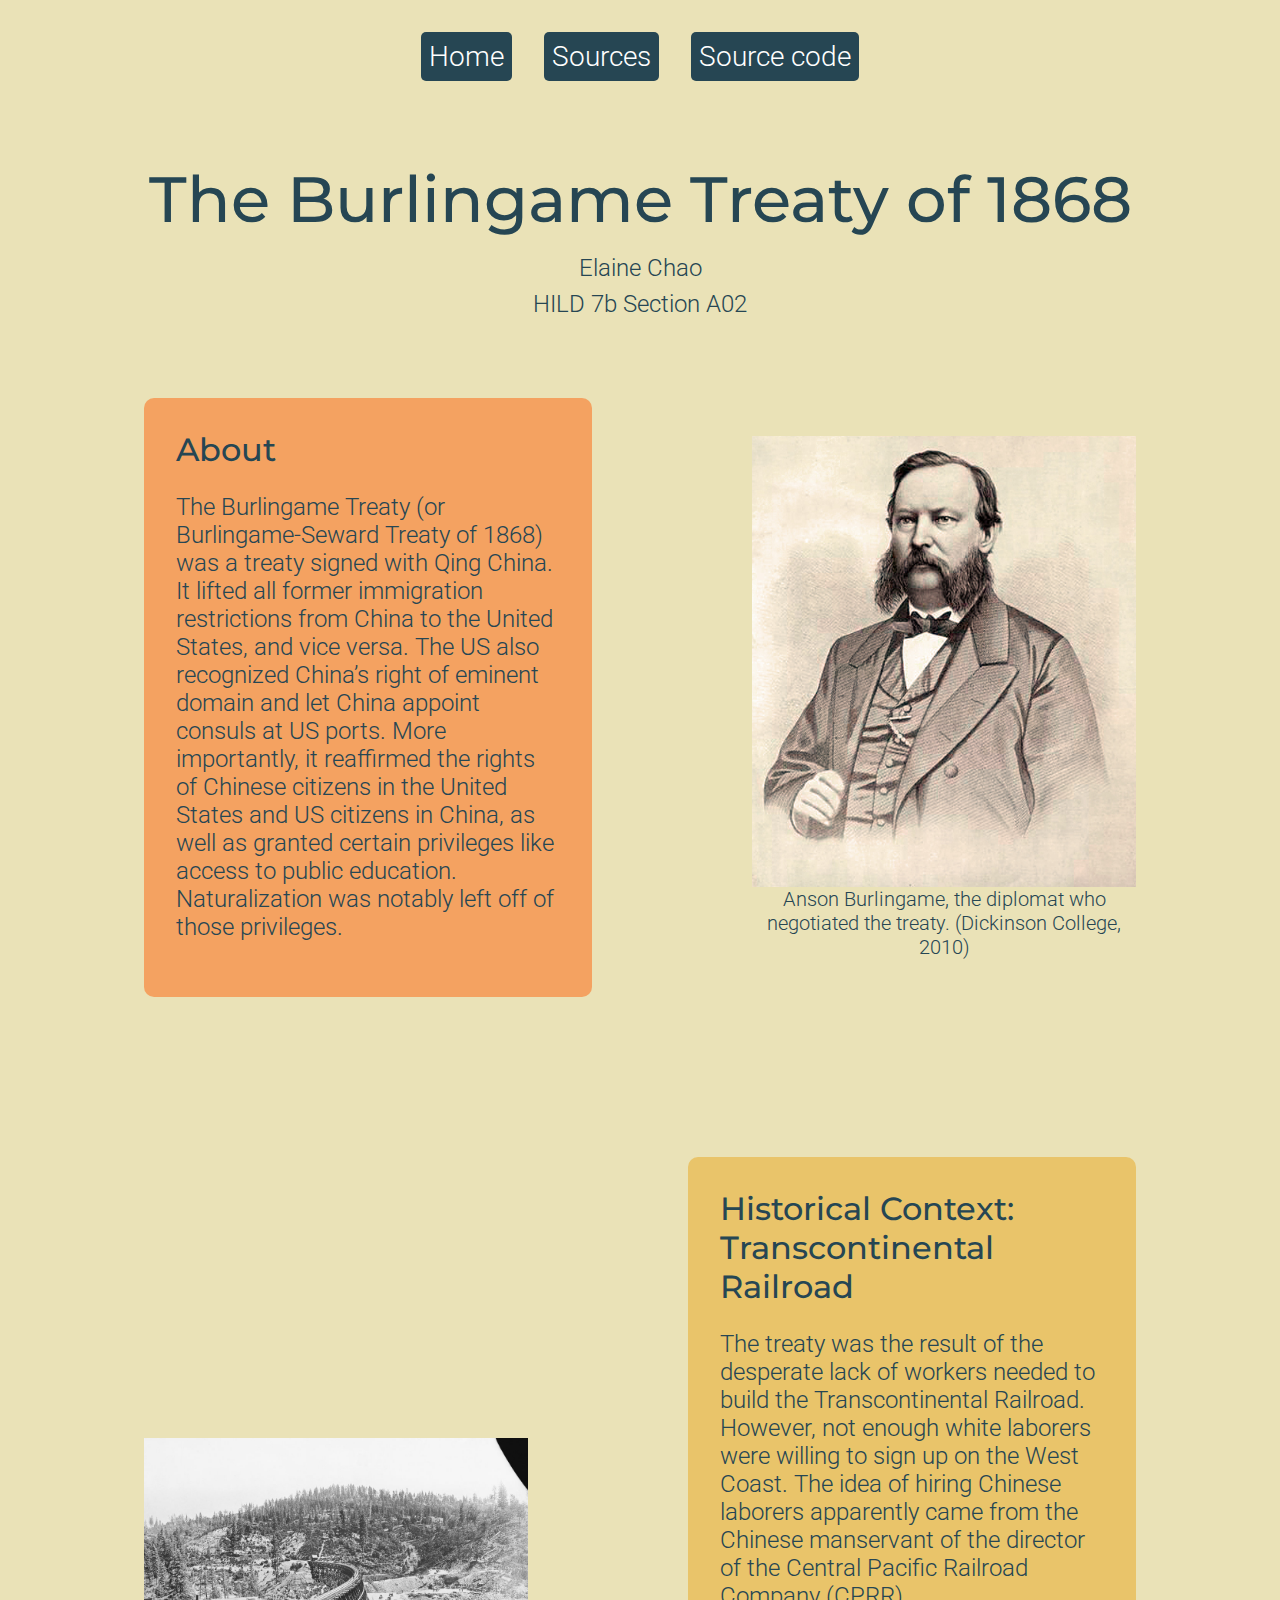
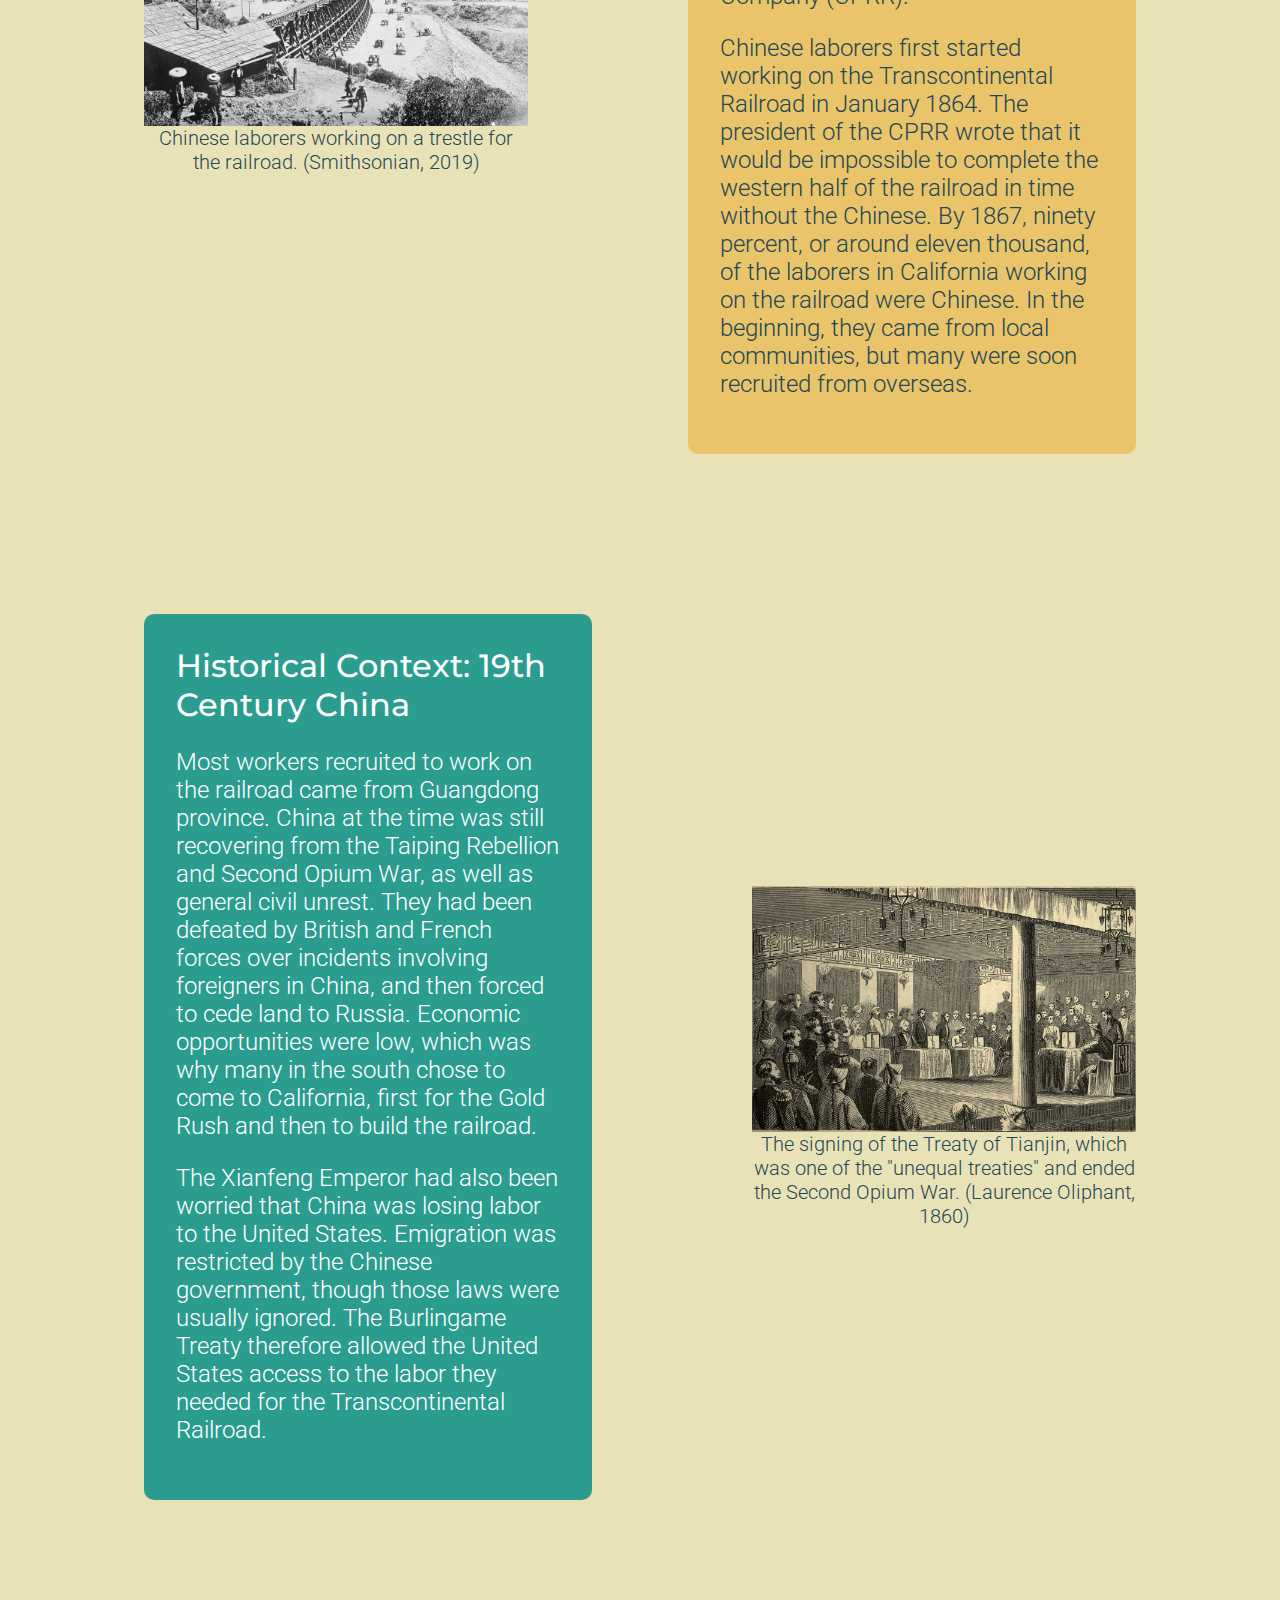
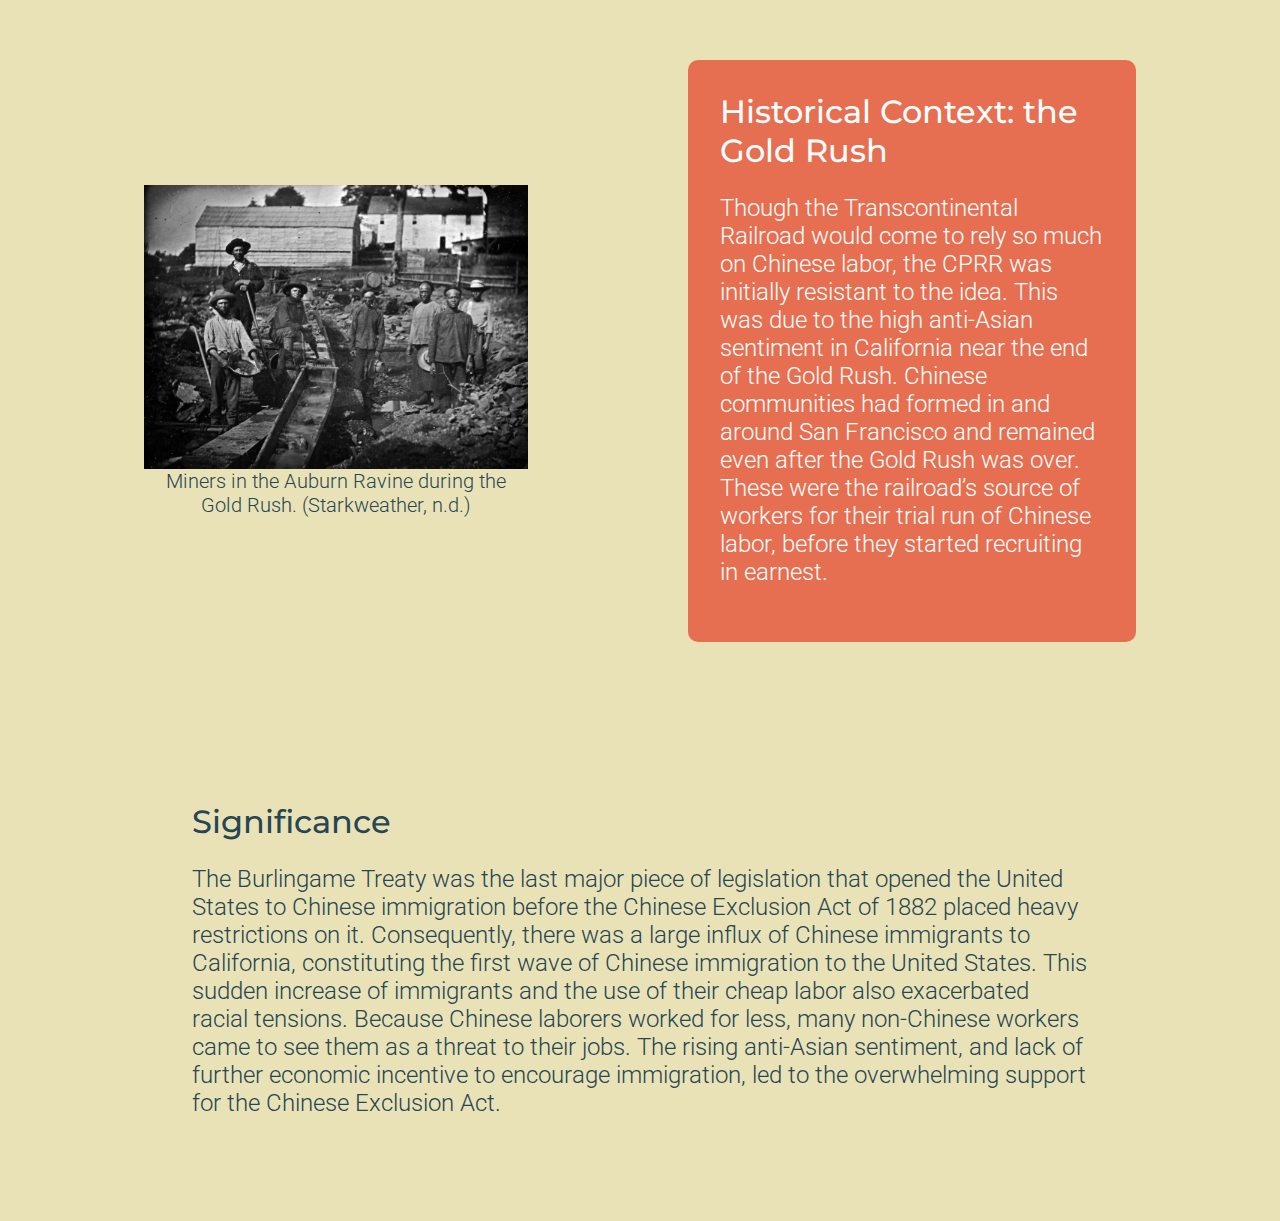
==== index.html @ 0da4174d "added files to git" ====
<!doctype html>
<html>
<head>
<meta charset="utf-8">
<title>Burlingame Treaty- Hild 7b project</title>
<link href="https://fonts.googleapis.com/css2?family=Merriweather:wght@300;400;700&family=Montserrat:wght@200;300;400;500;600&family=Roboto:ital,wght@0,300;0,400;0,500;1,300;1,400&display=swap" rel="stylesheet">
<link href="css/fonts.css" type="text/css" rel="stylesheet">
<link href="css/colors.css" type="text/css" rel="stylesheet"> 
<link href="css/layout.css" type="text/css" rel="stylesheet">
<meta name="description" content="HILD7B project">
<meta http-equiv="author" content="Elaine Chao">
<meta name="robots" content = "noimageindex">
</head>

<body>
    <div class="header">
        <a class = "navlink" href = "./index.html">Home</a>
        <a class = "navlink" href = "./sources.html">Sources</a>
        <a class = "navlink">Source code</a>
    </div>
    <h1>The Burlingame Treaty of 1868</h1>
    <p class="credit">Elaine Chao</p>
    <p class="credit"> HILD 7b Section A02</p>
    <div id="row1" class="row">
        <div id="about" class="textbox">
            <h2>About</h2>
            <p>
                The Burlingame Treaty (or Burlingame-Seward Treaty of 1868) was a treaty signed with Qing China. It lifted all former immigration restrictions from China to the United States,
                and vice versa. The US also recognized China’s right of eminent domain and let China appoint consuls at US ports. More importantly, it reaffirmed the rights of Chinese 
                citizens in the United States and US citizens in China, as well as granted certain privileges like access to public education. Naturalization was notably left off of those privileges.
            </p>
        </div>
            <div id="burlingame" class="image">
                <img src="images/HD_burlingameA.jpg" alt="anson burlingame" >
                <div class="caption">
                    <p>Anson Burlingame, the diplomat who negotiated the treaty. (Dickinson College, 2010)</p>
                </div>
            </div>
    </div>
    <div class="row">
            <div id="railroad" class="image">
                <img src="images/transrail.jpg" alt="transcontinental railroad" id="transrail">
                <div class="caption">
                    <p>Chinese laborers working on a trestle for the railroad. (Smithsonian, 2019)</p>
                </div>
            </div>     
            <div id="context1" class="textbox">
                <h2>Historical Context: Transcontinental Railroad</h2>
                <p>
                    The treaty was the result of the desperate lack of workers needed to build the Transcontinental Railroad. However, not enough white laborers were willing to sign up on the 
                    West Coast. The idea of hiring Chinese laborers apparently came from the Chinese manservant of the director of the Central Pacific Railroad Company (CPRR).
                </p>
                <p>
                    Chinese laborers first started working on the Transcontinental Railroad in January 1864. The president of the CPRR wrote that it would be impossible to complete the western 
                    half of the railroad in time without the Chinese. By 1867, ninety percent, or around eleven thousand, of the laborers in California working on the railroad were Chinese. In the 
                    beginning, they came from local communities, but many were soon recruited from overseas.
                </p>
            </div>  
    </div>
    <div class="row">
        <div id="context2" class="textbox">
            <h2>Historical Context: 19th Century China</h2>
            <p>
                Most workers recruited to work on the railroad came from Guangdong province. China at the time was still recovering from the Taiping Rebellion and Second Opium War, as well as 
                general civil unrest. They had been defeated by British and French forces over incidents involving foreigners in China, and then forced to cede land to Russia. Economic opportunities 
                were low, which was why many in the south chose to come to California, first for the Gold Rush and then to build the railroad.
            </p>
            <p>
                The Xianfeng Emperor had also been worried that China was losing labor to the United States. Emigration was restricted by the Chinese government, though those laws were usually ignored. 
                The Burlingame Treaty therefore allowed the United States access to the labor they needed for the Transcontinental Railroad.
            </p>
        </div>
            <div id="qing" class="image">
                <img src="images/1280px-Signing_the_Treaty_of_Tientsin.jpg" alt="treaty of tianjin" id="tianjin">
                <div class="caption">
                    <p>The signing of the Treaty of Tianjin, which was one of the "unequal treaties" and ended the Second Opium War. (Laurence Oliphant, 1860) </p>
                </div>
            </div>
        
    </div>
    <div class="row">
            <div id="gold" class="image">
                <img src="images/goldrush.png" alt="gold rush" id="goldrush">
                <div class="caption">
                    <p>Miners in the Auburn Ravine during the Gold Rush. (Starkweather, n.d.) </p>
                </div>
            </div>
            <div id="context3" class="textbox">
                <h2>Historical Context: the Gold Rush</h2>
                <p>
                    Though the Transcontinental Railroad would come to rely so much on Chinese labor, the CPRR was initially resistant to the idea. This was due to the high anti-Asian sentiment in 
                    California near the end of the Gold Rush. Chinese communities had formed in and around San Francisco and remained even after the Gold Rush was over. These were the railroad’s source 
                    of workers for their trial run of Chinese labor, before they started recruiting in earnest.
                </p>
            </div>
    </div>
    <div class="row">
        <div id="significance">
            <h2>Significance</h2>
            <p>
                The Burlingame Treaty was the last major piece of legislation that opened the United States to Chinese immigration before the Chinese Exclusion Act of 1882 placed heavy restrictions on it. 
                Consequently, there was a large influx of Chinese immigrants to California, constituting the first wave of Chinese immigration to the United States. This sudden increase of immigrants and 
                the use of their cheap labor also exacerbated racial tensions. Because Chinese laborers worked for less, many non-Chinese workers came to see them as a threat to their jobs. The rising 
                anti-Asian sentiment, and lack of further economic incentive to encourage immigration, led to the overwhelming support for the Chinese Exclusion Act.
            </p>
        </div>
    </div>
</body>
---- css/fonts.css ----
body,
a {
    font-family: "Roboto", sans-serif;
    font-weight: 300;
}

h1 {
    font-family: "Montserrat", sans-serif;
    font-size: 400%;
    font-weight: 500;
}

h2 {
    font-family: "Montserrat", sans-serif;
    font-size: 200%;
    font-weight: 500;
}

p {
    font-size: 150%;
}

h3 {
    font-family: "Roboto", sans-serif;
    font-weight: normal;
    font-size: 125%;
}

div.caption p {
    font-size: 125%;
}

.header a {
    font-size: 175%;
}

div.textbox{
    border-radius: 10px;
}
---- css/colors.css ----
body{
    background-color: #eae2b7;
}

.header a.navlink{
    background-color: #264653;
    color: white;
    text-decoration: none;
}

.header a:hover{
    background-color: #2a9d8f;
    color: white;
}

.header{
    background: transparent;
}

div.textbox{
    border-color: #e76f51;
    background-color: #f4a261;
}

h1, h2, p{
    color: #264653;
}

div#context2{
    background-color: #2a9d8f;
    color: white;
}

div#context1{
    background-color: #e9c46a;
}

div#context3{
    background-color: #e76f51;
}

div#context3 p,
div#context3 h2,
div#context2 p,
div#context2 h2{
    color: white;
}
---- css/layout.css ----
html,
body {
    width: 100%;
    overflow-x: hidden;
    margin: 0;
}

div.row{
    display: flex;
    flex-direction: row;
    flex-wrap: wrap;
    overflow: auto;
    width: 100%;
    justify-content: center;
    padding-top: 5rem;
    padding-bottom: 5rem;
}

div.textbox{
    width: 30%;
    height: 100%;
    margin-left: 5rem;
    margin-right: 5rem;
    padding: 2rem;
    margin-top: auto;
    margin-bottom: auto;
}

div.image{
    width: 30%;
    margin-left: 5rem;
    margin-right: 5rem;
    display: flex;
    flex-direction: column;
    height: 100%;
    vertical-align: middle;
    margin-top: auto;
    margin-bottom: auto;
}

img{
    margin: 0;
}

div.caption p{
    margin: 0;
    text-align: center;
}

img#transrail,
#tianjin,
#goldrush{
    width: 100%;
}

div#significance{
    width: 70%;
}

.header{
    display: inline-flex;
    flex-direction: row;
    justify-content: center;
    margin: auto;
    width: 100%;
    position: fixed;
    top: 0;
    margin-top: 1rem;
}

.header a.navlink{
    margin: 1rem;
    padding: 0.5rem;
    border-radius: 5px;
}

h2{
    margin-bottom: 0.5rem;
    margin-top: 0;
}

h1{
    text-align: center;
    padding-top: 10rem;
    margin: 0;
    margin-bottom: 1rem;
}

#citations{
    margin: 2rem;
}

.credit{
    text-align: center;
    margin-bottom: 0;
    margin-top: 0.5rem; 
}
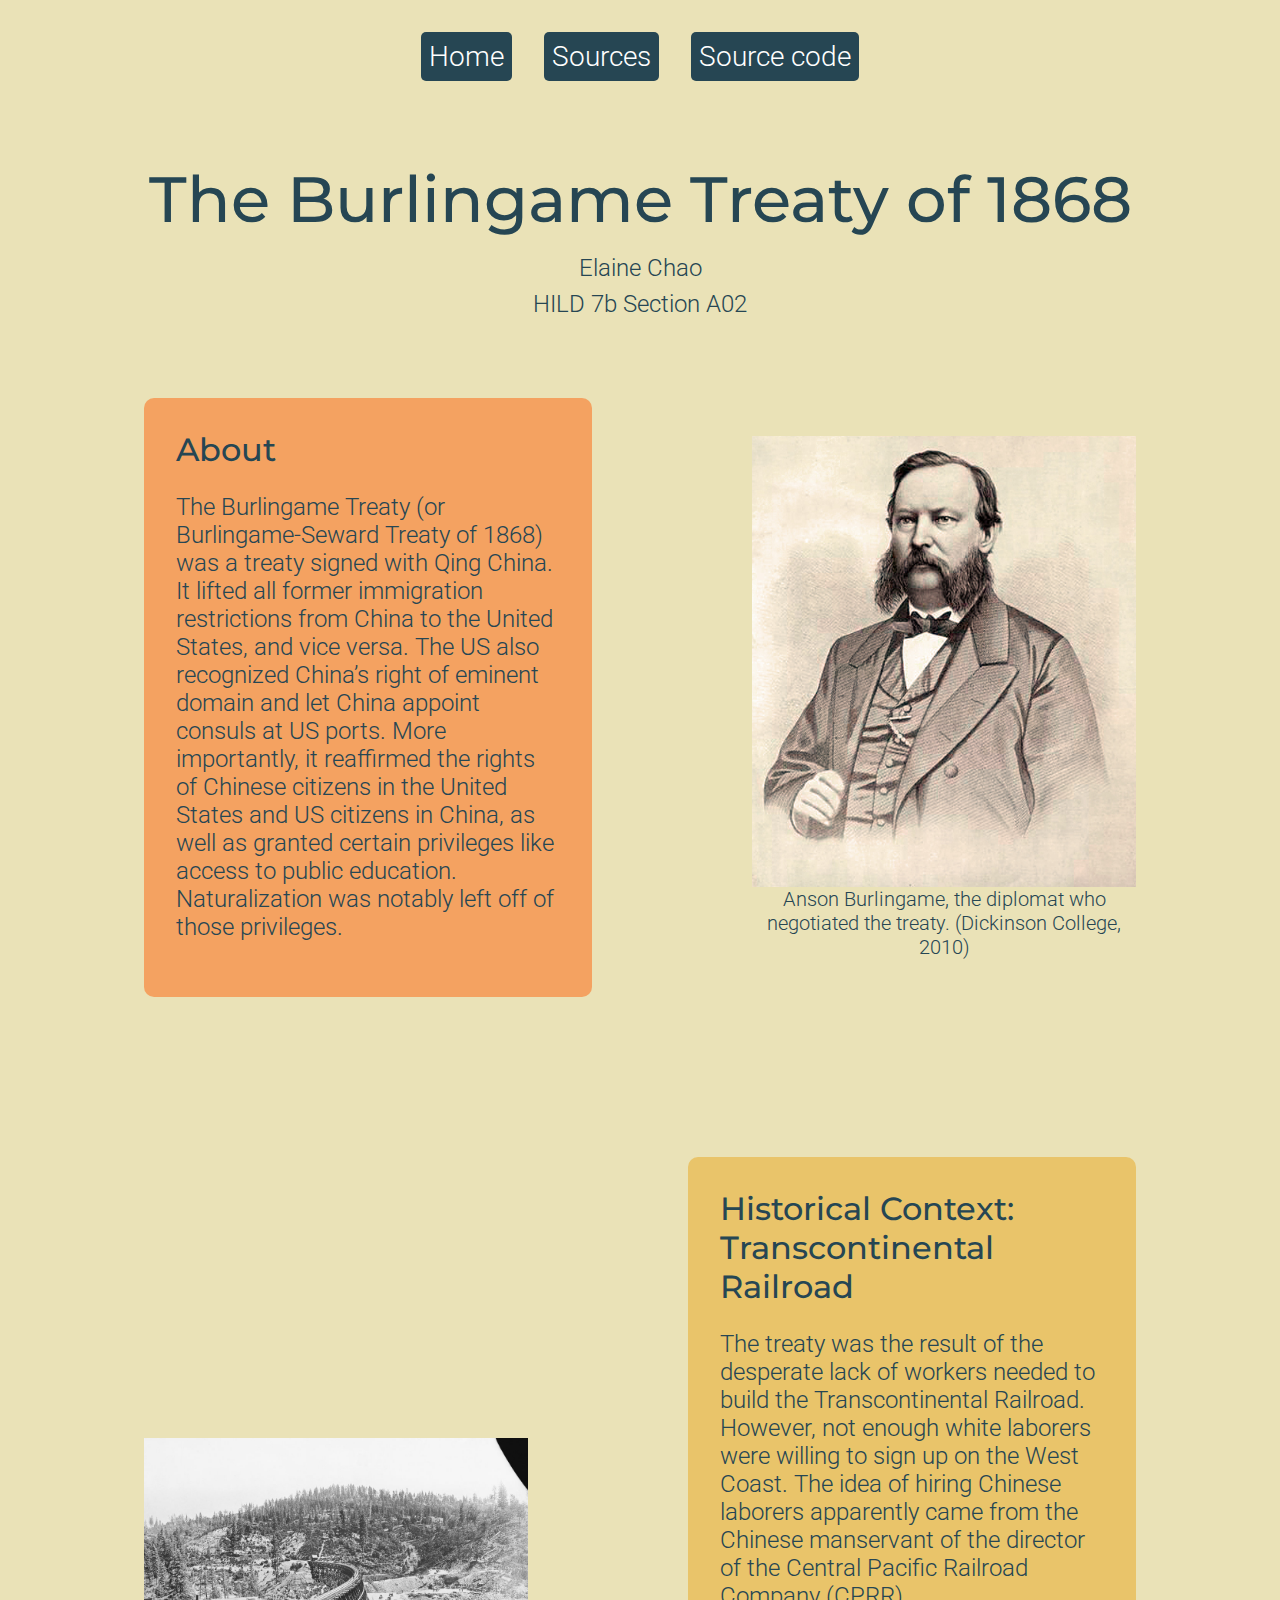
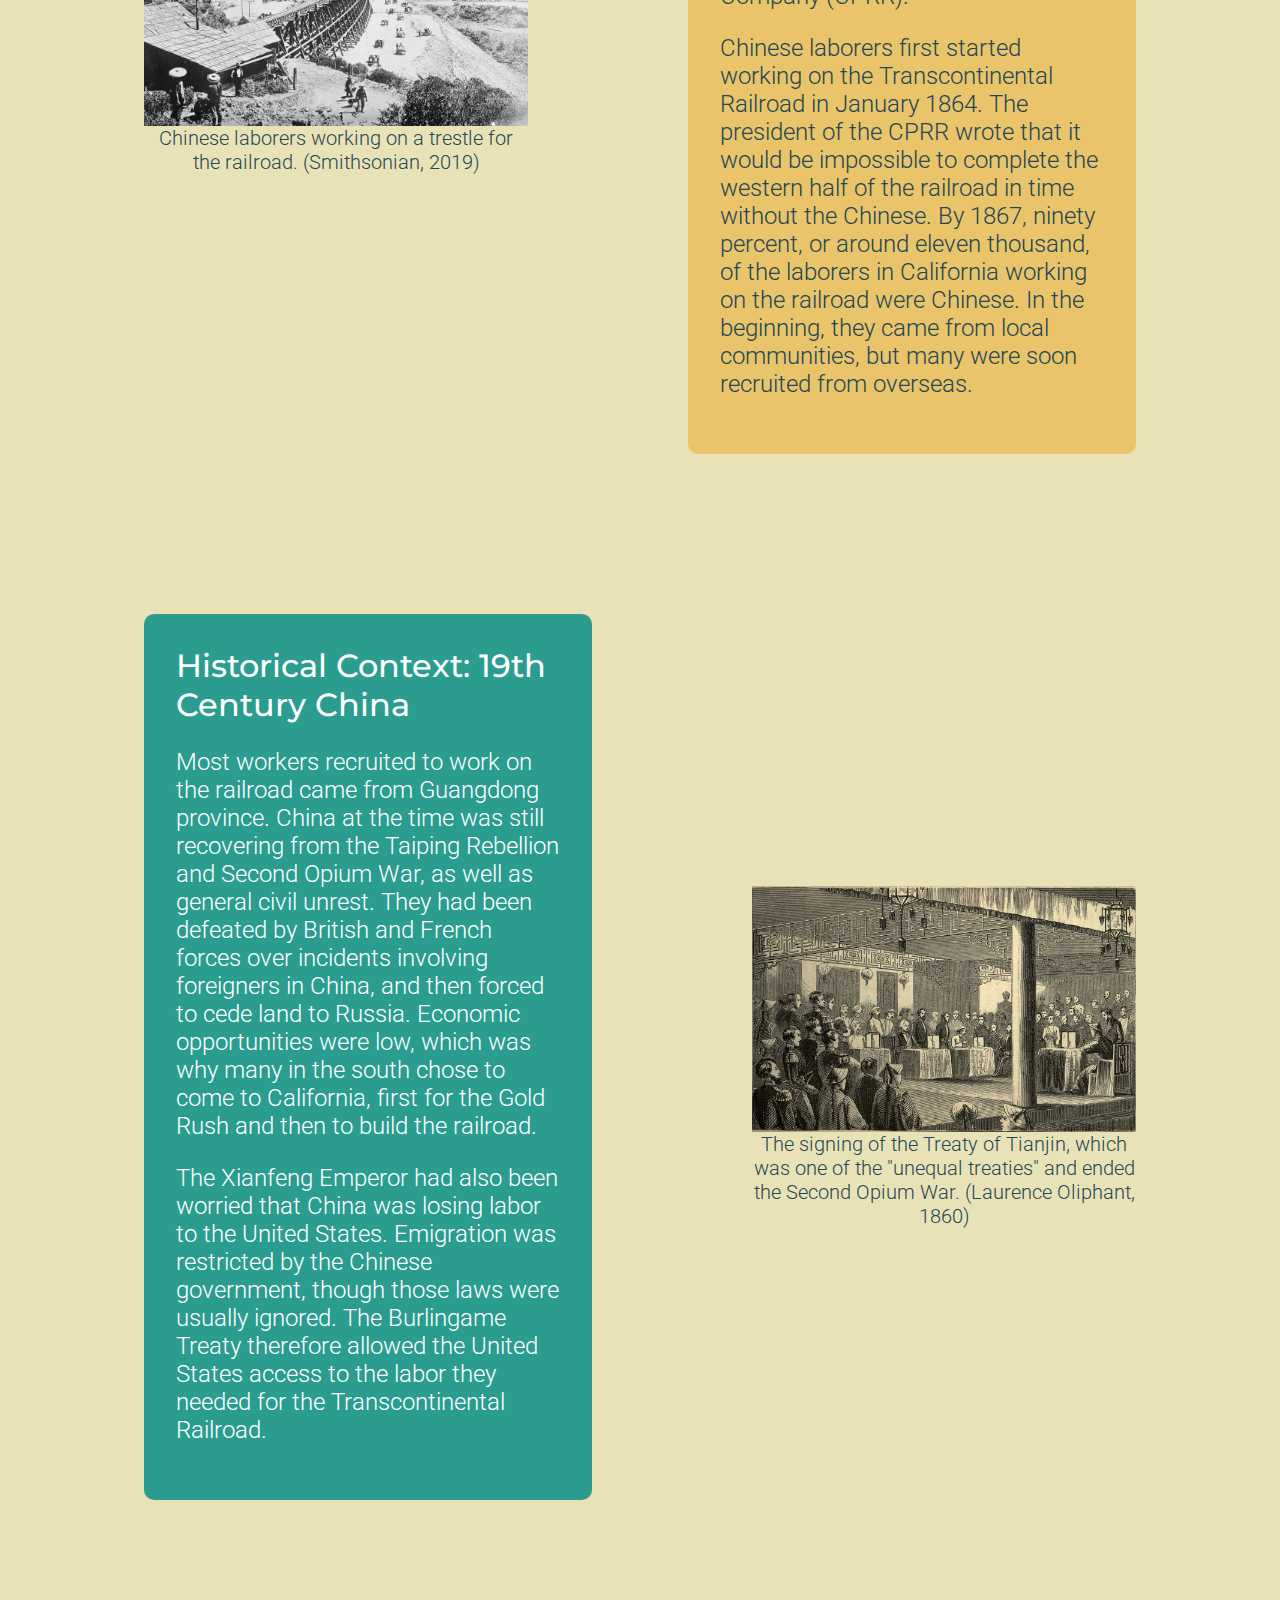
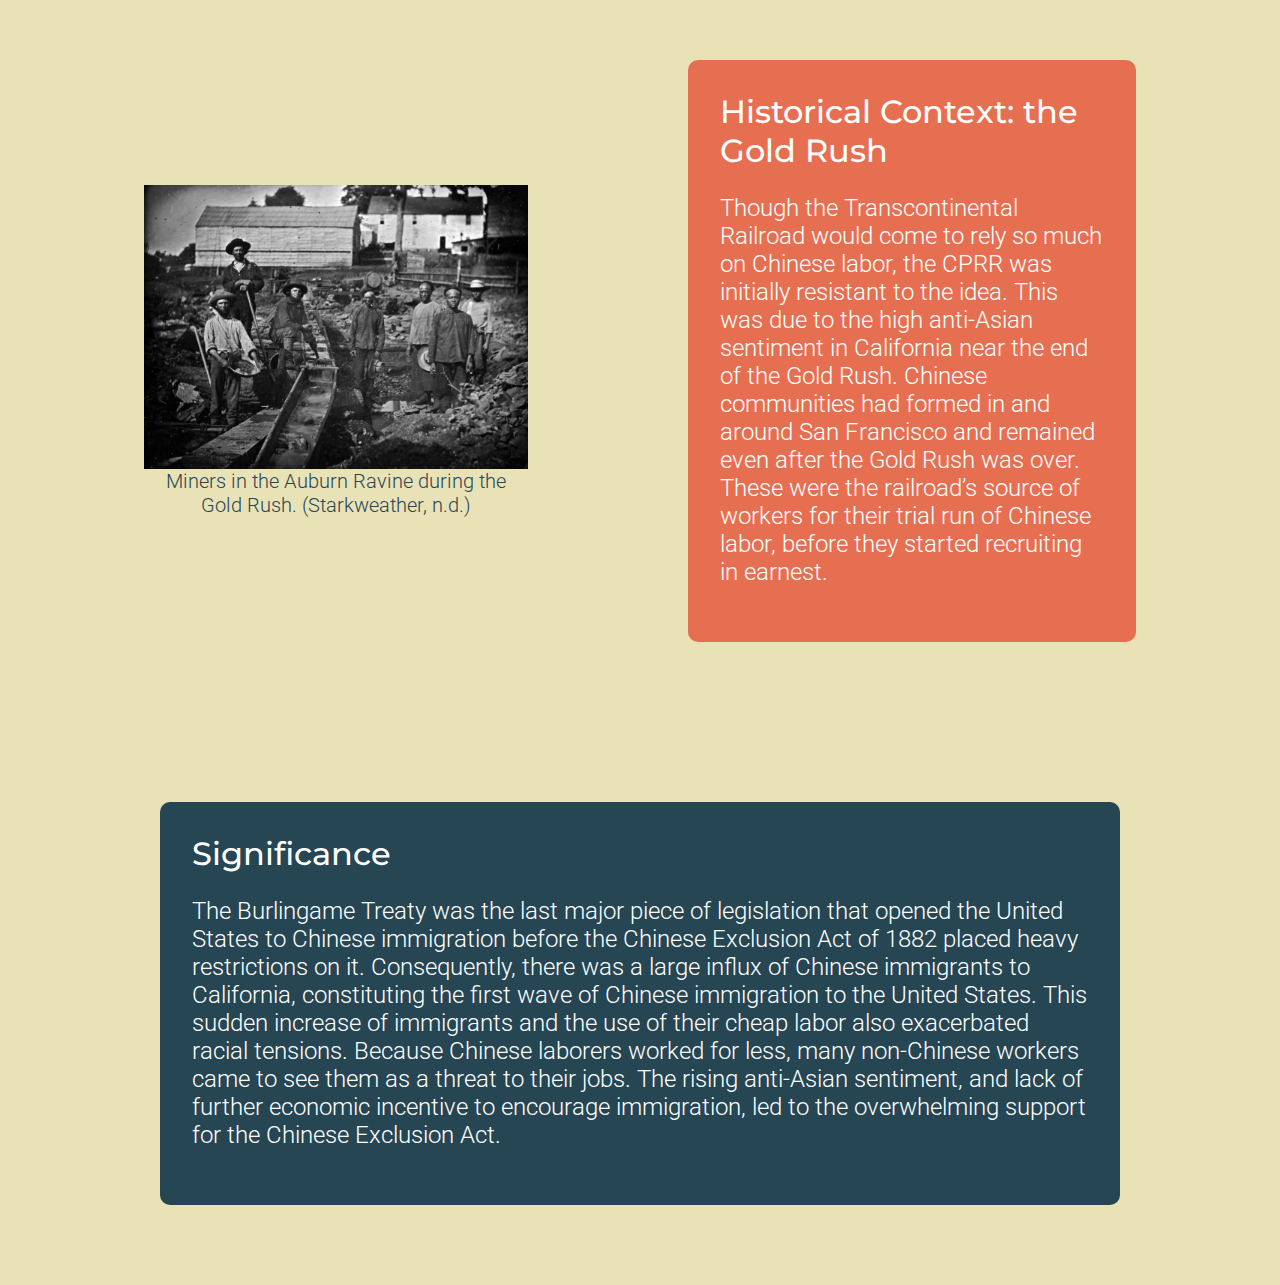
==== commit 027972f0: "changed last text block color" ====
--- a/index.html
+++ b/index.html
@@ -95,7 +95,7 @@
             </div>
     </div>
     <div class="row">
-        <div id="significance">
+        <div id="significance" class="textbox">
             <h2>Significance</h2>
             <p>
                 The Burlingame Treaty was the last major piece of legislation that opened the United States to Chinese immigration before the Chinese Exclusion Act of 1882 placed heavy restrictions on it. 
--- a/css/colors.css
+++ b/css/colors.css
@@ -17,8 +17,7 @@
     background: transparent;
 }
 
-div.textbox{
-    border-color: #e76f51;
+div#about{
     background-color: #f4a261;
 }
 
@@ -39,9 +38,15 @@
     background-color: #e76f51;
 }
 
+div#significance{
+    background-color:#264653;
+}
+
 div#context3 p,
 div#context3 h2,
 div#context2 p,
-div#context2 h2{
+div#context2 h2,
+div#significance p,
+div#significance h2{
     color: white;
 }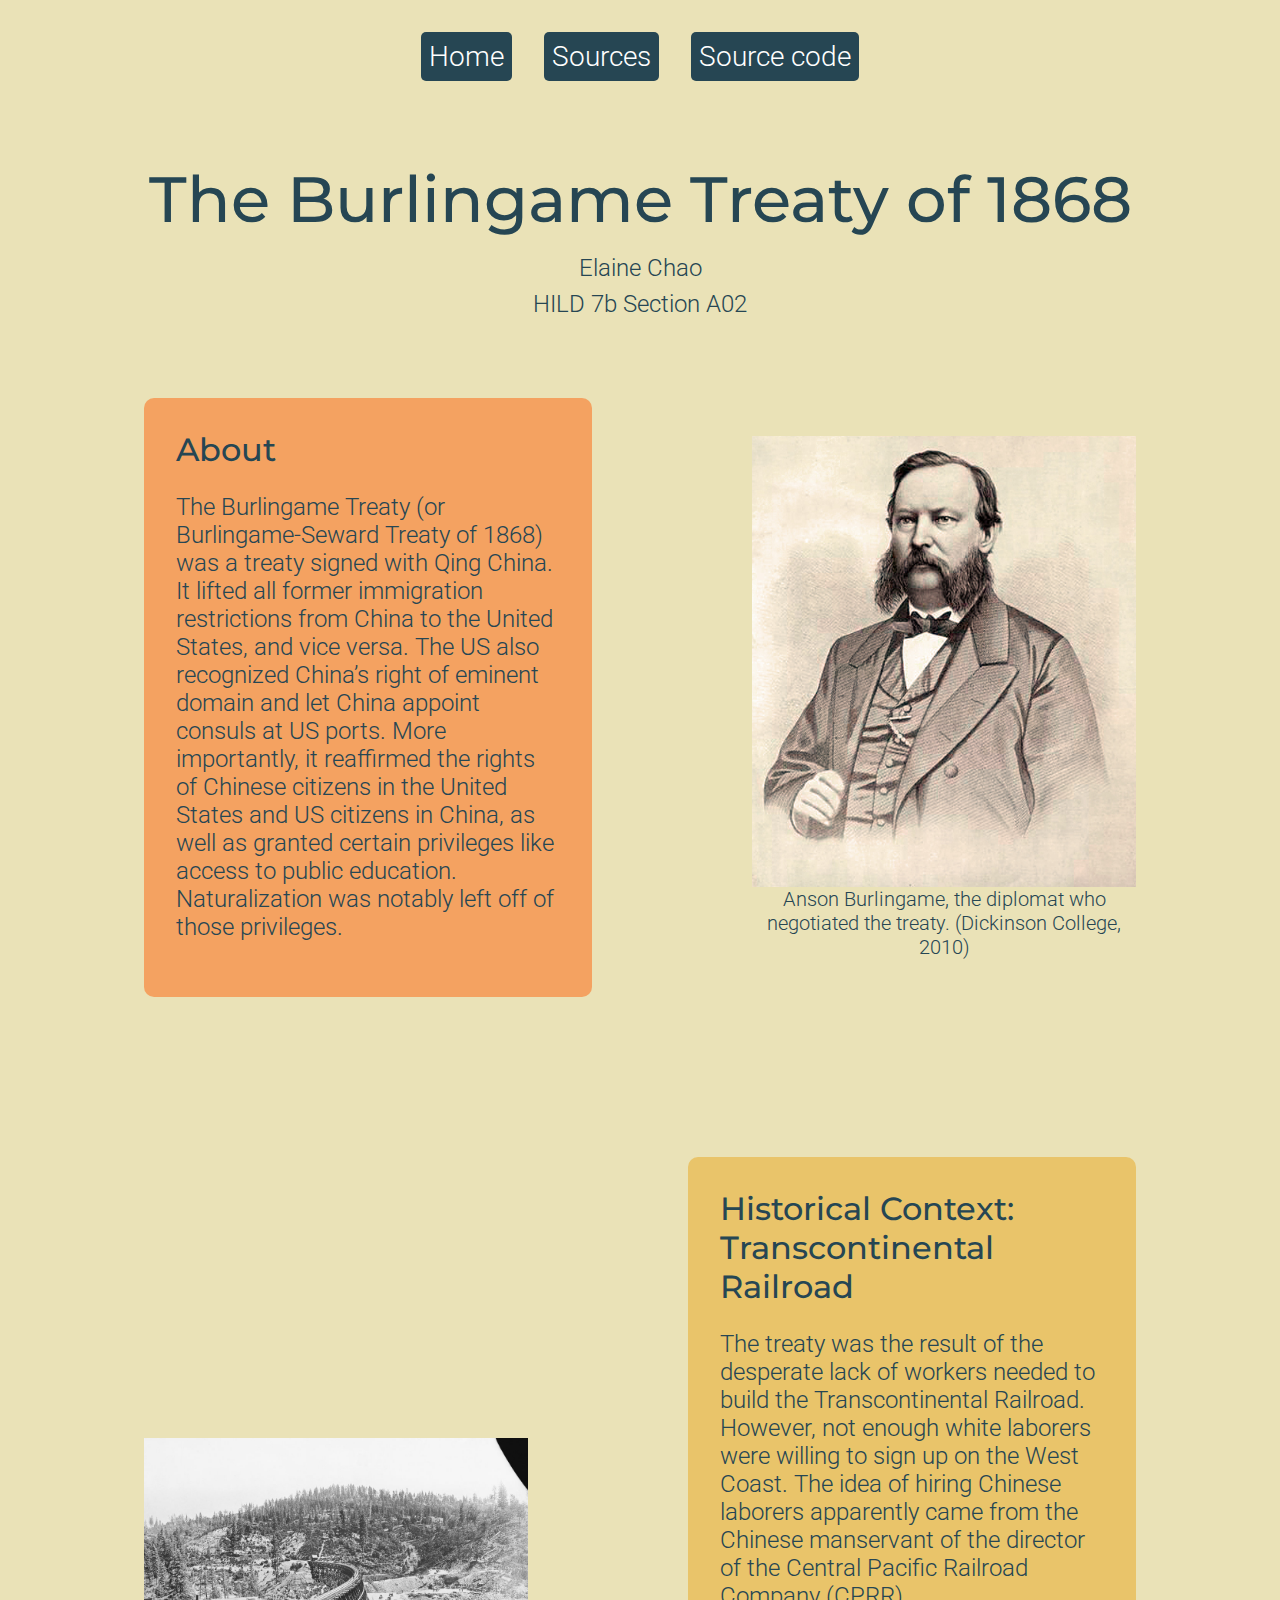
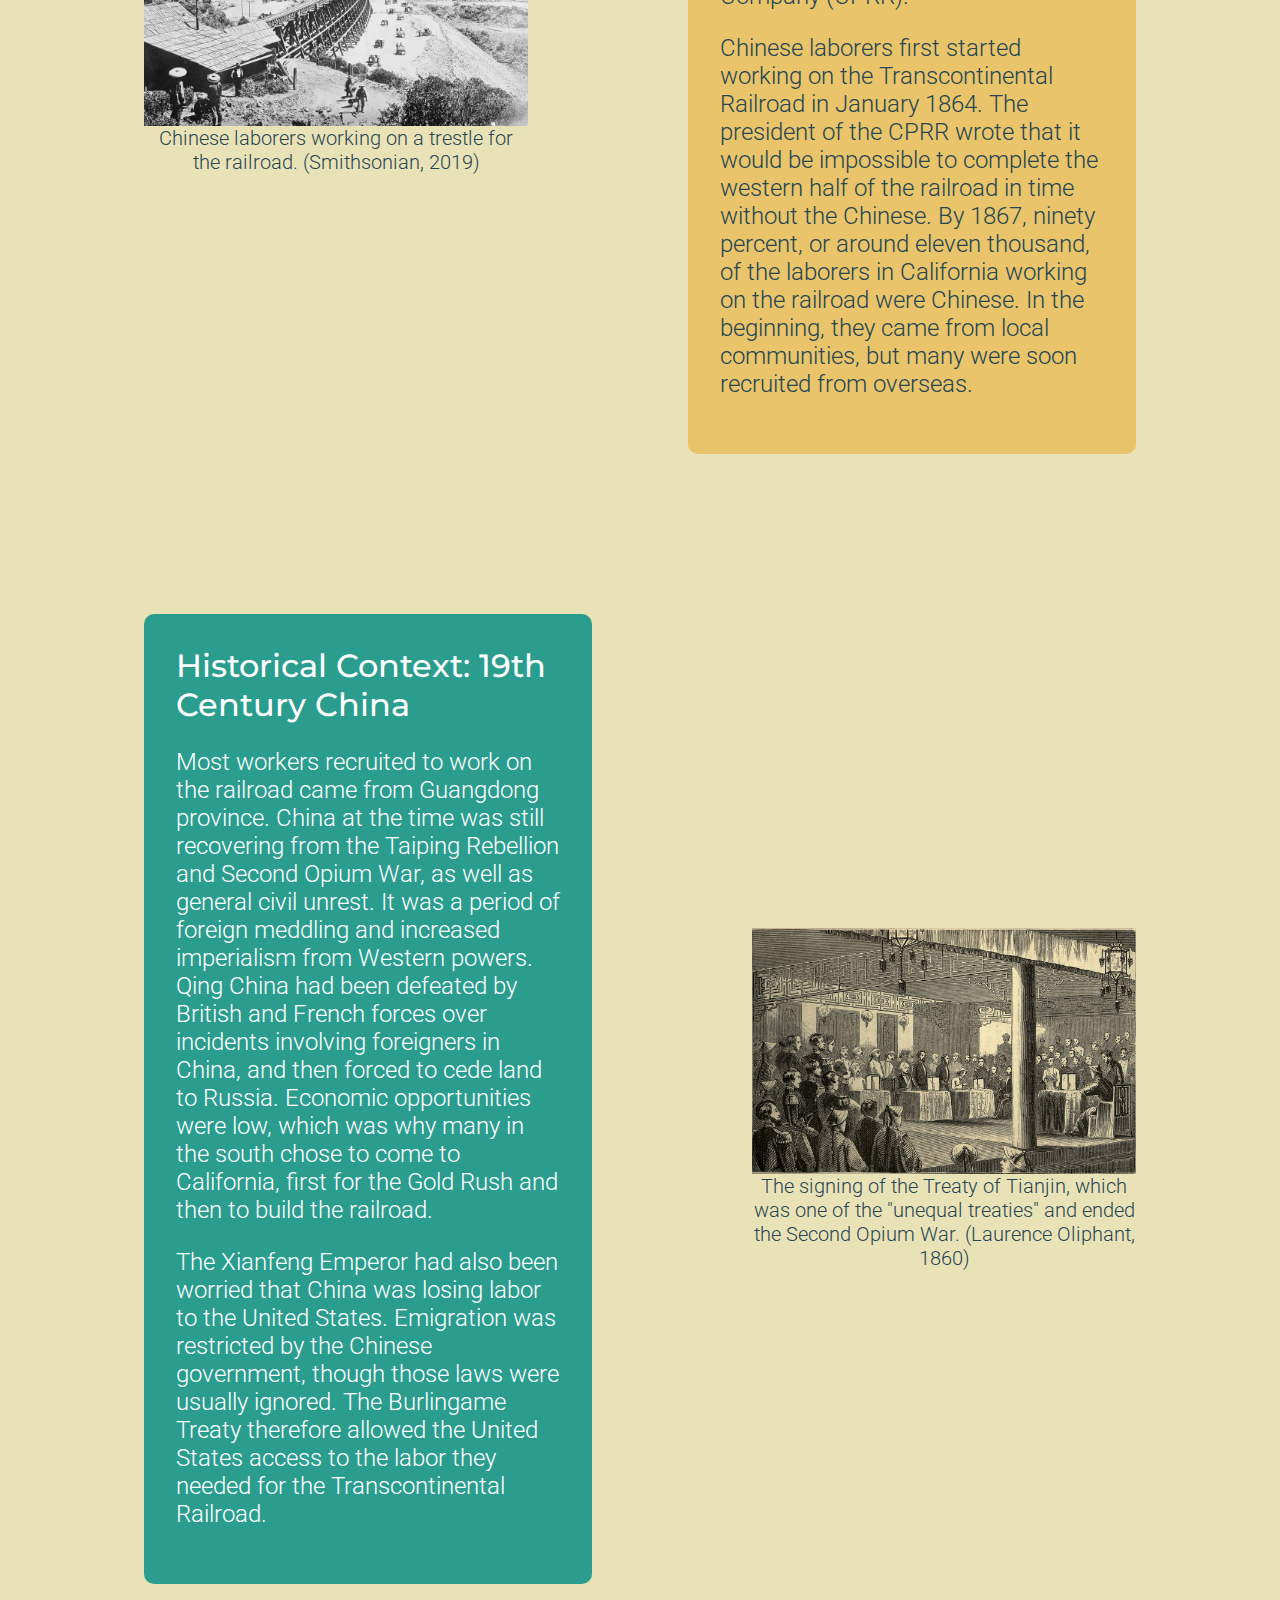
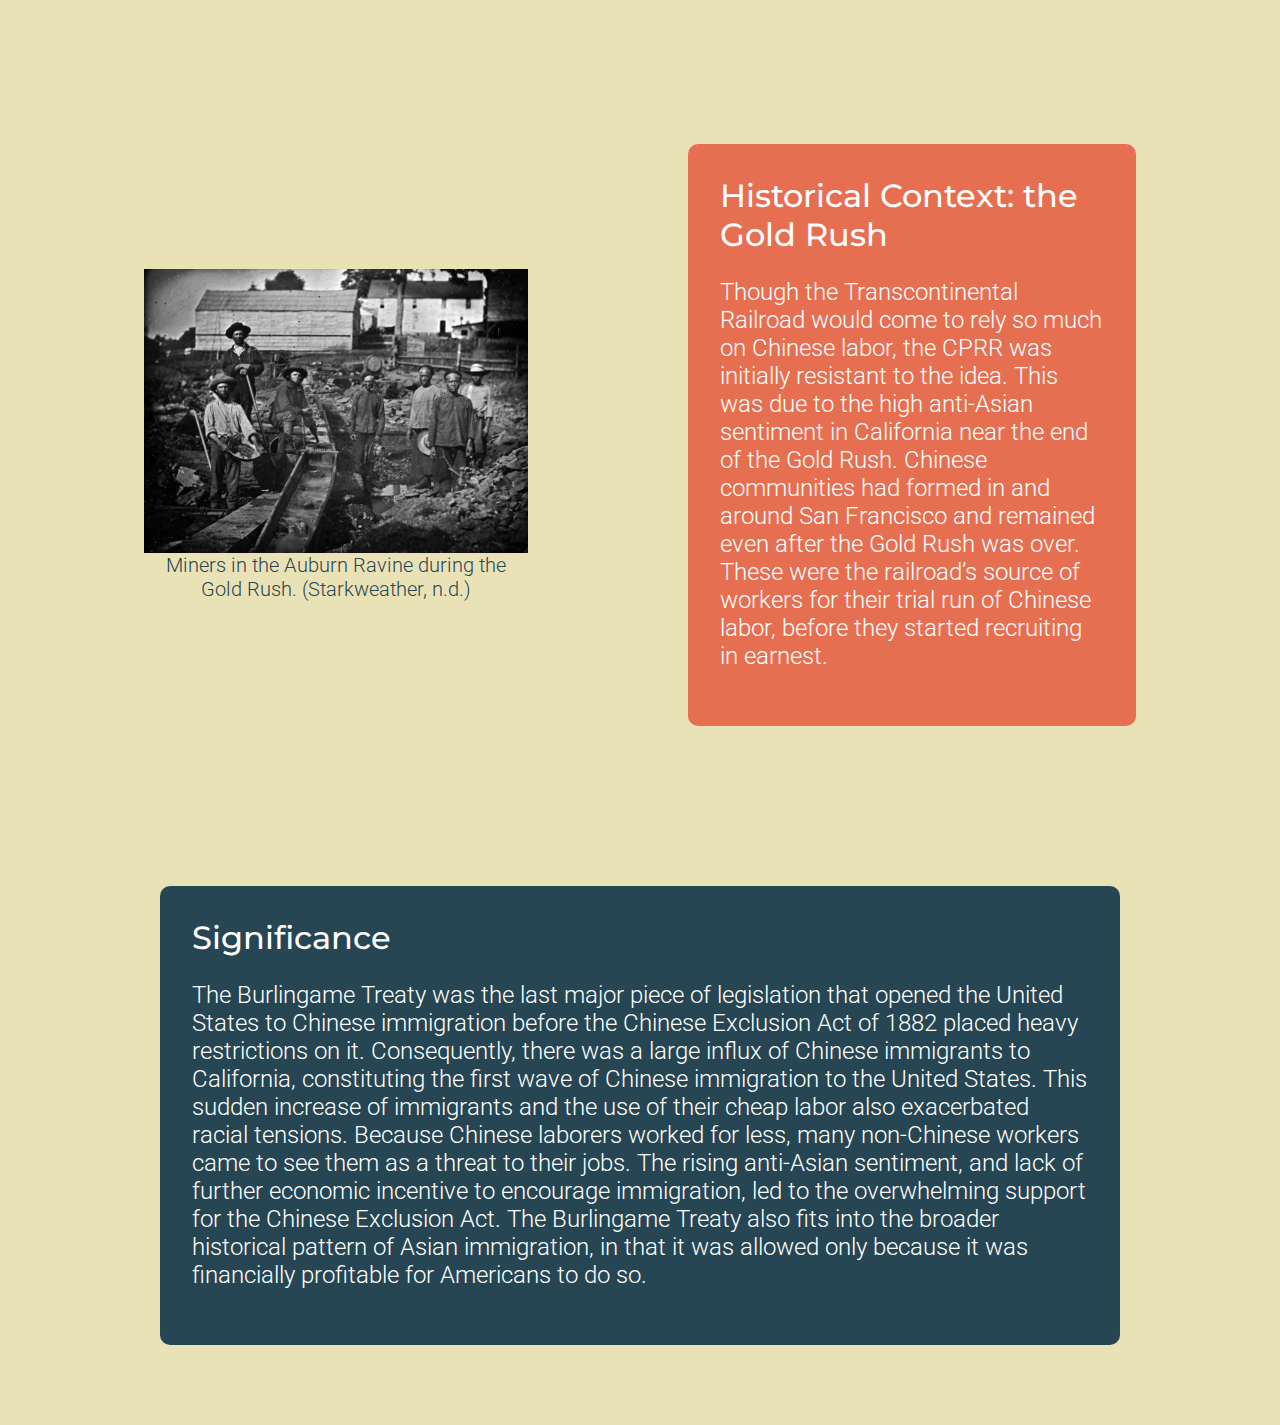
==== commit 7692ce98: "update" ====
--- a/index.html
+++ b/index.html
@@ -16,7 +16,7 @@
     <div class="header">
         <a class = "navlink" href = "./index.html">Home</a>
         <a class = "navlink" href = "./sources.html">Sources</a>
-        <a class = "navlink">Source code</a>
+        <a class = "navlink" href = "https://github.com/sol-reveille/hild7b-project" target="_blank">Source code</a>
     </div>
     <h1>The Burlingame Treaty of 1868</h1>
     <p class="credit">Elaine Chao</p>
@@ -62,8 +62,9 @@
             <h2>Historical Context: 19th Century China</h2>
             <p>
                 Most workers recruited to work on the railroad came from Guangdong province. China at the time was still recovering from the Taiping Rebellion and Second Opium War, as well as 
-                general civil unrest. They had been defeated by British and French forces over incidents involving foreigners in China, and then forced to cede land to Russia. Economic opportunities 
-                were low, which was why many in the south chose to come to California, first for the Gold Rush and then to build the railroad.
+                general civil unrest. It was a period of foreign meddling and increased imperialism from Western powers. Qing China had been defeated by British and French forces over incidents 
+                involving foreigners in China, and then forced to cede land to Russia. Economic opportunities were low, which was why many in the south chose to come to California, first for the 
+                Gold Rush and then to build the railroad.
             </p>
             <p>
                 The Xianfeng Emperor had also been worried that China was losing labor to the United States. Emigration was restricted by the Chinese government, though those laws were usually ignored. 
@@ -101,7 +102,8 @@
                 The Burlingame Treaty was the last major piece of legislation that opened the United States to Chinese immigration before the Chinese Exclusion Act of 1882 placed heavy restrictions on it. 
                 Consequently, there was a large influx of Chinese immigrants to California, constituting the first wave of Chinese immigration to the United States. This sudden increase of immigrants and 
                 the use of their cheap labor also exacerbated racial tensions. Because Chinese laborers worked for less, many non-Chinese workers came to see them as a threat to their jobs. The rising 
-                anti-Asian sentiment, and lack of further economic incentive to encourage immigration, led to the overwhelming support for the Chinese Exclusion Act.
+                anti-Asian sentiment, and lack of further economic incentive to encourage immigration, led to the overwhelming support for the Chinese Exclusion Act. The Burlingame Treaty also fits into the
+                broader historical pattern of Asian immigration, in that it was allowed only because it was financially profitable for Americans to do so. 
             </p>
         </div>
     </div>
